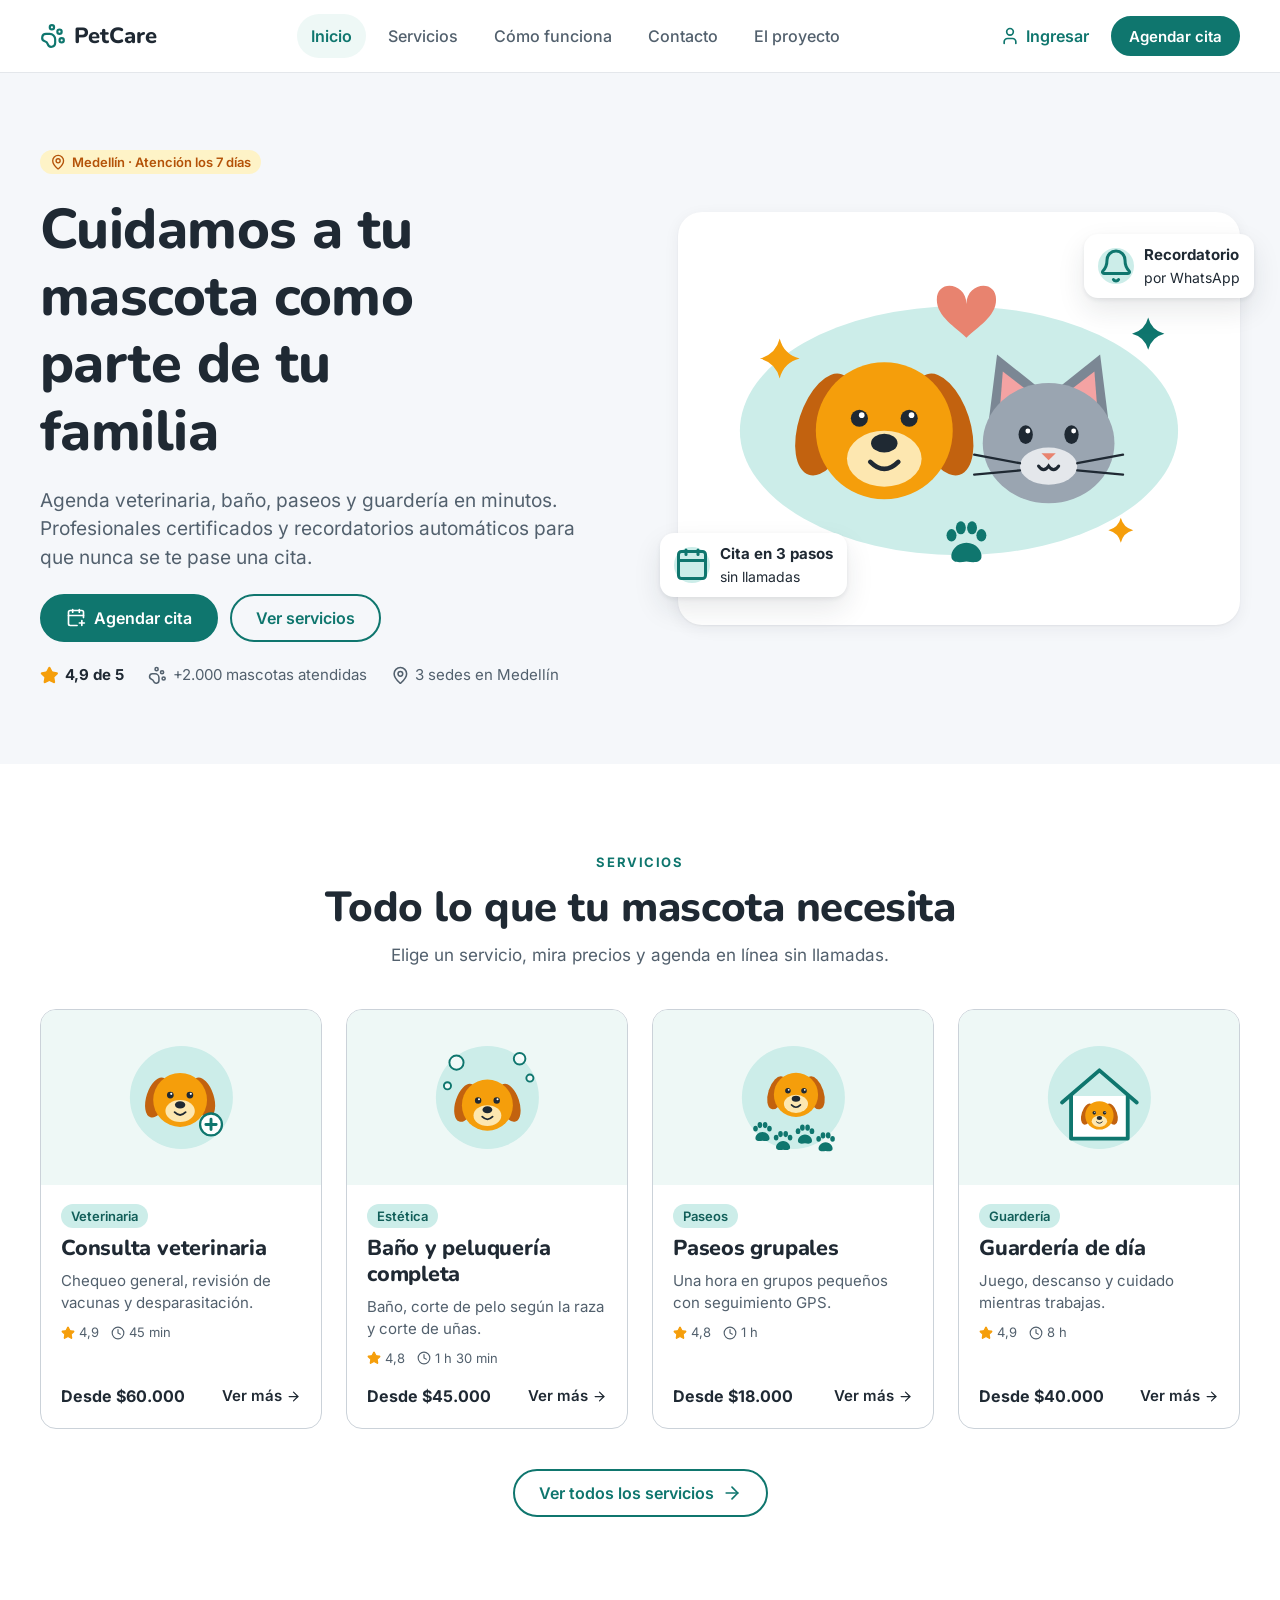
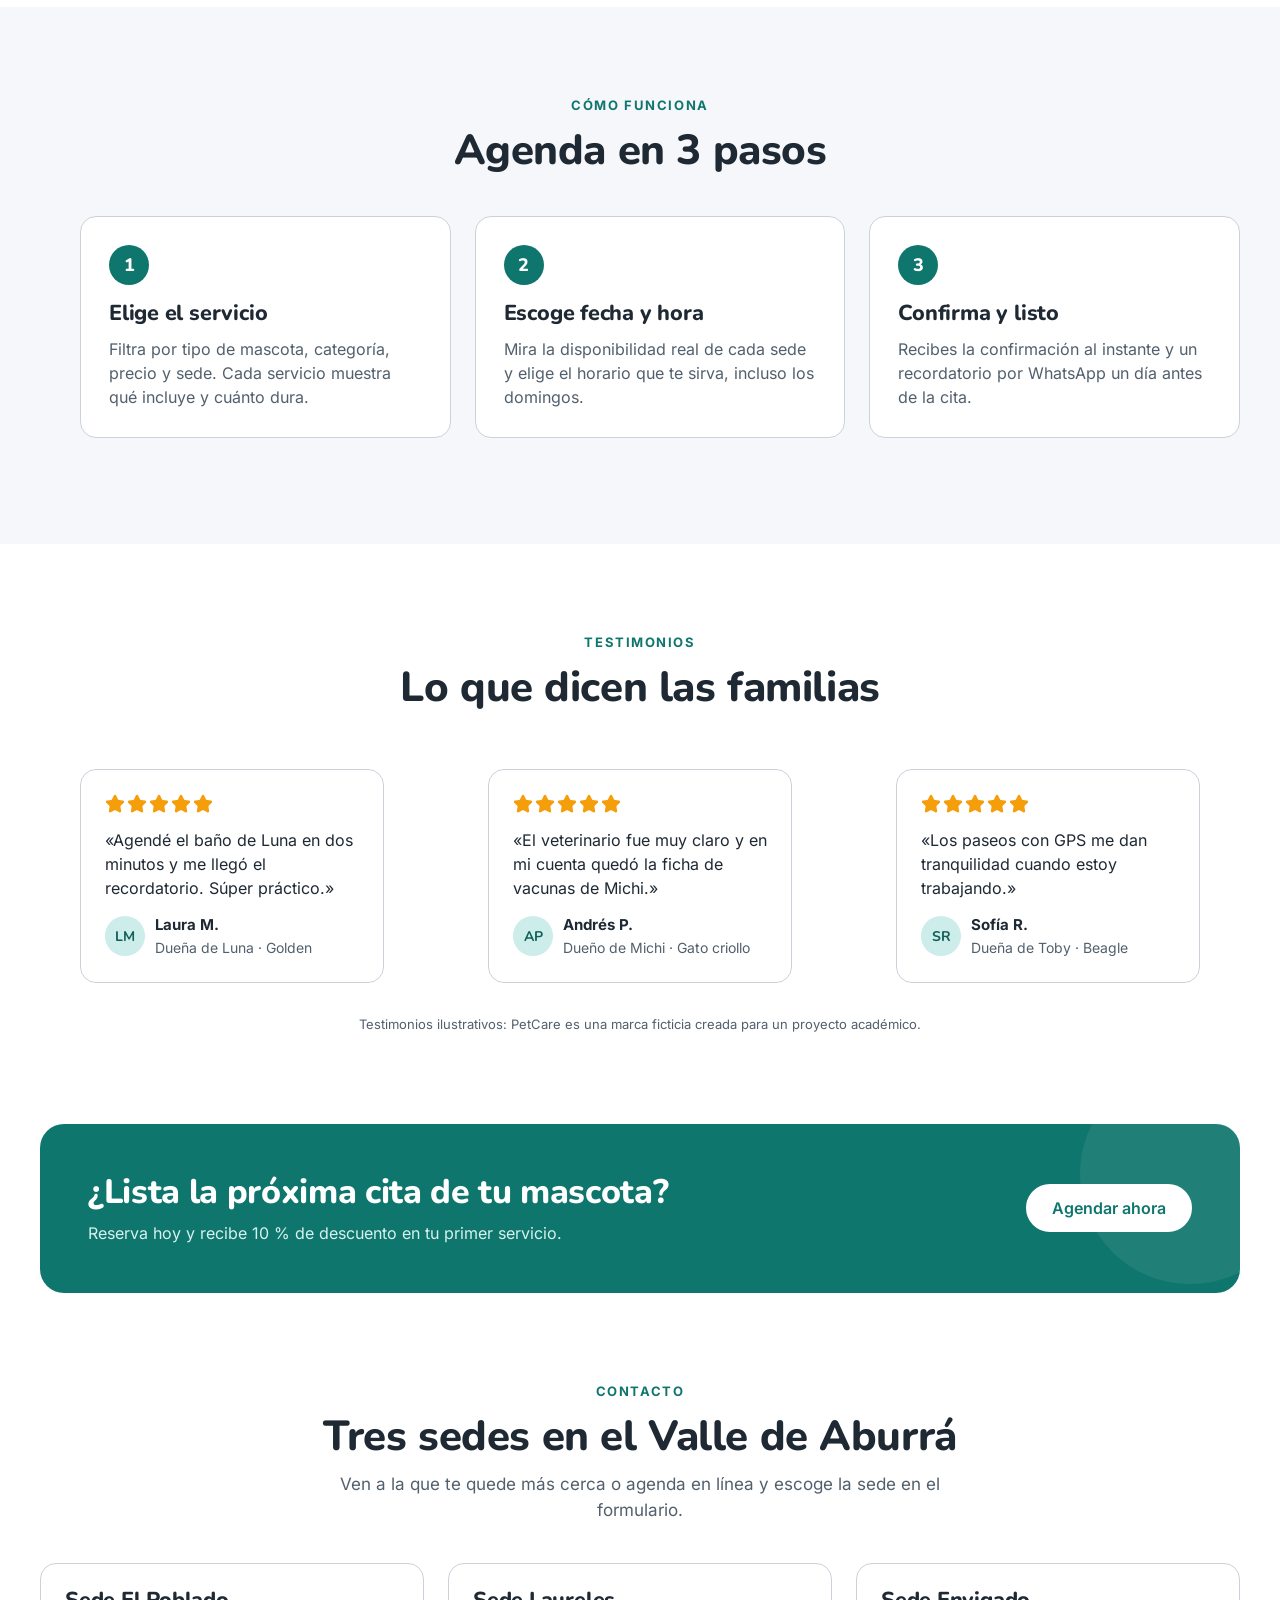
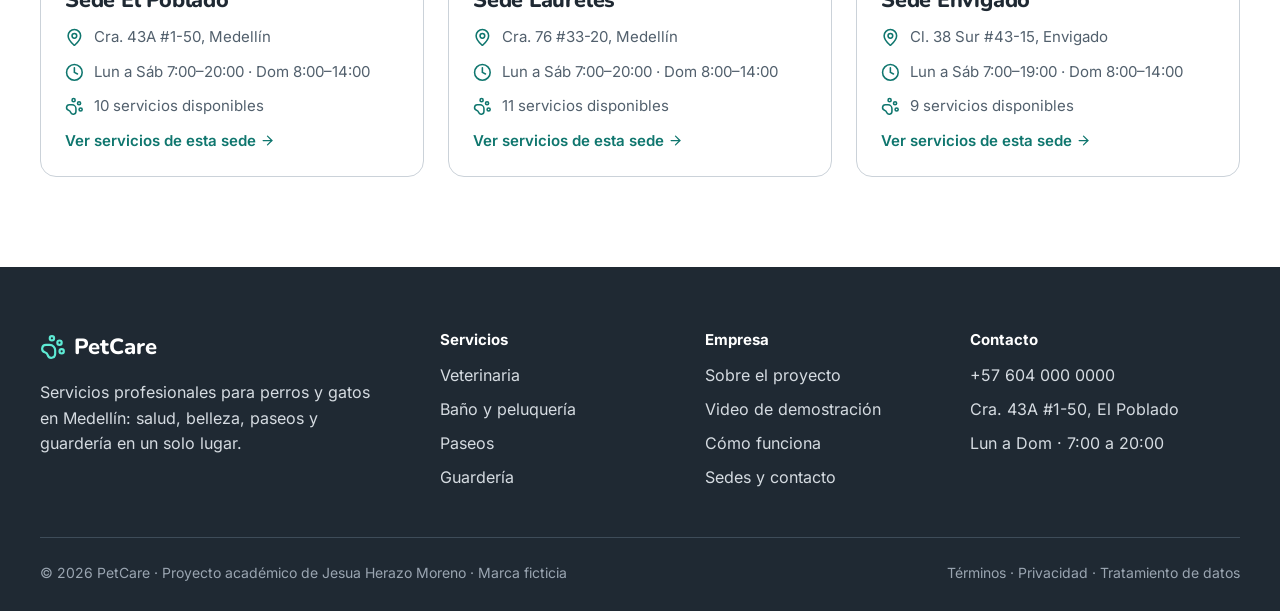
==== index.html @ ead8904d "Proyecto base PetCare: sitio web funcional (HTML, CSS y JS) y .gitignore" ====
<!DOCTYPE html>
<html lang="es-CO">
<head>
  <meta charset="utf-8">
  <meta name="viewport" content="width=device-width, initial-scale=1">
  <title>PetCare · Cuidamos a tu mascota como parte de tu familia</title>
  <meta name="description" content="Agenda en línea veterinaria, baño y peluquería, paseos, guardería y adiestramiento para tu perro o gato en Medellín. Tres sedes: El Poblado, Laureles y Envigado.">
  <meta name="robots" content="noindex, nofollow">
  <meta name="theme-color" content="#0F766E">
  <meta property="og:title" content="PetCare · Servicios para mascotas en Medellín">
  <meta property="og:description" content="Encuentra un servicio, mira su precio y agenda tu cita en menos de tres minutos.">
  <link rel="icon" href="assets/img/favicon.svg" type="image/svg+xml">
  <link rel="preload" href="assets/fonts/nunito-latin-wght-normal.woff2" as="font" type="font/woff2" crossorigin>
  <link rel="preload" href="assets/fonts/inter-latin-wght-normal.woff2" as="font" type="font/woff2" crossorigin>
  <link rel="stylesheet" href="assets/css/styles.css">
  <script src="assets/js/icons.js" defer></script>
  <script src="assets/js/illustrations.js" defer></script>
  <script src="assets/js/data.js" defer></script>
  <script src="assets/js/store.js" defer></script>
  <script src="assets/js/components.js" defer></script>
  <script src="assets/js/pages/home.js" defer></script>
</head>
<body>
  <a class="skip-link" href="#contenido">Saltar al contenido</a>
  <pc-header active="inicio"></pc-header>

  <main id="contenido">
    <!-- HERO: mensaje de valor + llamados a la acción (D1 / M1) -->
    <section class="hero" aria-labelledby="hero-title">
      <div class="container hero__grid">
        <div class="hero__copy">
          <span class="tag tag--ambar"><i data-icon="map-pin"></i>Medellín · Atención los 7 días</span>
          <h1 id="hero-title">Cuidamos a tu mascota como parte de tu familia</h1>
          <p class="lead">Agenda veterinaria, baño, paseos y guardería en minutos. Profesionales certificados y recordatorios automáticos para que nunca se te pase una cita.</p>
          <div class="hero__ctas">
            <a class="btn" href="agendar.html"><i data-icon="calendar-plus"></i>Agendar cita</a>
            <a class="btn btn--secundario" href="servicios.html">Ver servicios</a>
          </div>
          <ul class="hero__trust" aria-label="Por qué confiar en PetCare">
            <li><i data-icon="star" class="star"></i><strong>4,9 de 5</strong></li>
            <li><i data-icon="paw-print"></i>+2.000 mascotas atendidas</li>
            <li><i data-icon="map-pin"></i>3 sedes en Medellín</li>
          </ul>
        </div>
        <div class="hero__art" id="hero-art">
          <div class="hero__floating hero__floating--a"><span class="bubble"><i data-icon="calendar"></i></span><span><strong>Cita en 3 pasos</strong>sin llamadas</span></div>
          <div class="hero__floating hero__floating--b"><span class="bubble"><i data-icon="bell"></i></span><span><strong>Recordatorio</strong>por WhatsApp</span></div>
        </div>
      </div>
    </section>

    <!-- SERVICIOS DESTACADOS -->
    <section class="section" aria-labelledby="servicios-title">
      <div class="container">
        <div class="section-head reveal">
          <span class="eyebrow">Servicios</span>
          <h2 id="servicios-title">Todo lo que tu mascota necesita</h2>
          <p>Elige un servicio, mira precios y agenda en línea sin llamadas.</p>
        </div>
        <div class="grid grid--4 home-services" id="destacados"></div>
        <p class="center mt-40"><a class="btn btn--secundario" href="servicios.html">Ver todos los servicios<i data-icon="arrow-right"></i></a></p>
      </div>
    </section>

    <!-- CÓMO FUNCIONA -->
    <section class="section section--alt" id="como-funciona" aria-labelledby="como-title">
      <div class="container">
        <div class="section-head reveal">
          <span class="eyebrow">Cómo funciona</span>
          <h2 id="como-title">Agenda en 3 pasos</h2>
        </div>
        <ol class="grid grid--3 steps">
          <li class="card step reveal"><span class="step__num">1</span><h3>Elige el servicio</h3><p>Filtra por tipo de mascota, categoría, precio y sede. Cada servicio muestra qué incluye y cuánto dura.</p></li>
          <li class="card step reveal"><span class="step__num">2</span><h3>Escoge fecha y hora</h3><p>Mira la disponibilidad real de cada sede y elige el horario que te sirva, incluso los domingos.</p></li>
          <li class="card step reveal"><span class="step__num">3</span><h3>Confirma y listo</h3><p>Recibes la confirmación al instante y un recordatorio por WhatsApp un día antes de la cita.</p></li>
        </ol>
      </div>
    </section>

    <!-- TESTIMONIOS -->
    <section class="section" aria-labelledby="testimonios-title">
      <div class="container">
        <div class="section-head reveal">
          <span class="eyebrow">Testimonios</span>
          <h2 id="testimonios-title">Lo que dicen las familias</h2>
        </div>
        <div class="grid grid--3">
          <figure class="card testimonial reveal">
            <div class="stars" role="img" aria-label="5 de 5 estrellas"><i data-icon="star" class="star"></i><i data-icon="star" class="star"></i><i data-icon="star" class="star"></i><i data-icon="star" class="star"></i><i data-icon="star" class="star"></i></div>
            <blockquote>«Agendé el baño de Luna en dos minutos y me llegó el recordatorio. Súper práctico.»</blockquote>
            <figcaption><span class="avatar">LM</span><span><strong>Laura M.</strong>Dueña de Luna · Golden</span></figcaption>
          </figure>
          <figure class="card testimonial reveal">
            <div class="stars" role="img" aria-label="5 de 5 estrellas"><i data-icon="star" class="star"></i><i data-icon="star" class="star"></i><i data-icon="star" class="star"></i><i data-icon="star" class="star"></i><i data-icon="star" class="star"></i></div>
            <blockquote>«El veterinario fue muy claro y en mi cuenta quedó la ficha de vacunas de Michi.»</blockquote>
            <figcaption><span class="avatar">AP</span><span><strong>Andrés P.</strong>Dueño de Michi · Gato criollo</span></figcaption>
          </figure>
          <figure class="card testimonial reveal">
            <div class="stars" role="img" aria-label="5 de 5 estrellas"><i data-icon="star" class="star"></i><i data-icon="star" class="star"></i><i data-icon="star" class="star"></i><i data-icon="star" class="star"></i><i data-icon="star" class="star"></i></div>
            <blockquote>«Los paseos con GPS me dan tranquilidad cuando estoy trabajando.»</blockquote>
            <figcaption><span class="avatar">SR</span><span><strong>Sofía R.</strong>Dueña de Toby · Beagle</span></figcaption>
          </figure>
        </div>
        <p class="note-small">Testimonios ilustrativos: PetCare es una marca ficticia creada para un proyecto académico.</p>
      </div>
    </section>

    <!-- BANNER -->
    <section class="container" aria-label="Promoción primera cita">
      <div class="cta-banner reveal">
        <div>
          <h2>¿Lista la próxima cita de tu mascota?</h2>
          <p>Reserva hoy y recibe 10 % de descuento en tu primer servicio.</p>
        </div>
        <a class="btn btn--blanco" href="agendar.html">Agendar ahora</a>
      </div>
    </section>

    <!-- SEDES Y CONTACTO -->
    <section class="section" id="contacto" aria-labelledby="contacto-title">
      <div class="container">
        <div class="section-head reveal">
          <span class="eyebrow">Contacto</span>
          <h2 id="contacto-title">Tres sedes en el Valle de Aburrá</h2>
          <p>Ven a la que te quede más cerca o agenda en línea y escoge la sede en el formulario.</p>
        </div>
        <div class="grid grid--3 sedes" id="sedes"></div>
      </div>
    </section>
  </main>

  <pc-footer></pc-footer>
  <noscript><p class="container mt-16">PetCare necesita JavaScript activado para agendar citas y mostrar el catálogo.</p></noscript>
</body>
</html>
---- assets/css/styles.css ----
/* =========================================================
   PetCare — Hoja de estilos principal
   Diseño de Aplicaciones Web I · Actividad 4
   Basada en el wireframe de la Actividad 2 (paleta, tipografía,
   espaciado múltiplo de 4/8 px, esquinas 16/10 px, botones píldora).
   ========================================================= */

/* ---------- 1. Fuentes (auto-alojadas, licencia SIL OFL) ---------- */
@font-face {
  font-family: "Nunito";
  src: url("../fonts/nunito-latin-wght-normal.woff2") format("woff2");
  font-weight: 200 1000;
  font-style: normal;
  font-display: swap;
}
@font-face {
  font-family: "Inter";
  src: url("../fonts/inter-latin-wght-normal.woff2") format("woff2");
  font-weight: 100 900;
  font-style: normal;
  font-display: swap;
}

/* ---------- 2. Variables de diseño (Tabla 2 y 3 de la Actividad 2) ---------- */
:root {
  /* Color */
  --verde: #0f766e;          /* Verde PetCare: interactivo / seleccionado (5,47:1) */
  --verde-hover: #115e59;    /* Texto verde sobre verde claro (ajuste AA de la Act. 2) */
  --verde-claro: #ccede9;
  --verde-fondo: #eef8f6;
  --ambar: #f59e0b;          /* Solo gráfico: estrellas */
  --ambar-claro: #fef3c7;
  --ambar-texto: #b45309;
  --rojo: #b42318;
  --rojo-claro: #fee4e2;
  --tinta: #1f2933;          /* Títulos, texto principal, pie (14,76:1) */
  --gris-texto: #52606d;     /* Texto secundario (6,46:1) */
  --gris-borde: #cbd2d9;
  --gris-suave: #e4e7eb;
  --fondo: #f5f7fa;
  --blanco: #ffffff;

  /* Tipografía */
  --f-titulo: "Nunito", ui-rounded, "Segoe UI", system-ui, sans-serif;
  --f-texto: "Inter", system-ui, -apple-system, "Segoe UI", Roboto, sans-serif;
  --h1: clamp(2rem, 1.2rem + 3.4vw, 3.5rem);      /* 32 → 56 px */
  --h2: clamp(1.625rem, 1.2rem + 1.8vw, 2.625rem);/* 26 → 42 px */
  --h3: clamp(1.0625rem, 0.95rem + 0.5vw, 1.375rem);

  /* Forma y espacio */
  --r-card: 16px;
  --r-campo: 10px;
  --r-pill: 999px;
  --contenedor: 1200px;
  --gutter: 24px;
  --header-h: 72px;
  --sombra: 0 1px 2px rgba(31, 41, 51, .06), 0 4px 16px rgba(31, 41, 51, .06);
  --sombra-hover: 0 2px 4px rgba(31, 41, 51, .08), 0 12px 28px rgba(31, 41, 51, .10);
  --transicion: 180ms cubic-bezier(.2, .7, .3, 1);
}

/* ---------- 3. Reset y base ---------- */
*, *::before, *::after { box-sizing: border-box; }
html { -webkit-text-size-adjust: 100%; scroll-behavior: smooth; scroll-padding-top: calc(var(--header-h) + 16px); }
body {
  margin: 0;
  font-family: var(--f-texto);
  font-size: 1rem;
  line-height: 1.5;
  color: var(--tinta);
  background: var(--blanco);
  -webkit-font-smoothing: antialiased;
  text-rendering: optimizeLegibility;
  min-height: 100vh;
  display: flex;
  flex-direction: column;
}
main { flex: 1; }
img, svg { display: block; max-width: 100%; }
h1, h2, h3, h4 { font-family: var(--f-titulo); font-weight: 800; line-height: 1.2; margin: 0; letter-spacing: -.01em; }
h1 { font-size: var(--h1); }
h2 { font-size: var(--h2); }
h3 { font-size: var(--h3); }
p { margin: 0; }
a { color: var(--verde); text-decoration: none; }
a:hover { color: var(--verde-hover); }
button, input, select, textarea { font: inherit; color: inherit; }
button { cursor: pointer; }
ul { margin: 0; padding: 0; list-style: none; }
:focus-visible { outline: 3px solid var(--verde); outline-offset: 2px; border-radius: 6px; }
::selection { background: var(--verde-claro); }

[hidden] { display: none !important; }
.stack { display: grid; gap: 18px; }
.icon { width: 1.25em; height: 1.25em; flex-shrink: 0; }
.sr-only { position: absolute !important; width: 1px; height: 1px; padding: 0; margin: -1px; overflow: hidden; clip: rect(0 0 0 0); white-space: nowrap; border: 0; }
.skip-link {
  position: absolute; left: 16px; top: -60px; z-index: 200;
  background: var(--tinta); color: #fff; padding: 12px 20px; border-radius: var(--r-campo); font-weight: 600;
}
.skip-link:focus { top: 12px; color: #fff; }

.container { width: 100%; max-width: calc(var(--contenedor) + 40px); margin-inline: auto; padding-inline: 20px; }
.section { padding-block: clamp(56px, 7vw, 96px); }
.section--alt { background: var(--fondo); }
.section-head { text-align: center; max-width: 640px; margin: 0 auto 40px; display: grid; gap: 10px; }
.section-head p { color: var(--gris-texto); font-size: 1.0625rem; }
.eyebrow { font-size: .8125rem; font-weight: 700; letter-spacing: .12em; text-transform: uppercase; color: var(--verde); }
.muted { color: var(--gris-texto); }
.lead { font-size: clamp(1rem, .95rem + .3vw, 1.25rem); color: var(--gris-texto); }

/* ---------- 4. Botones (primario, secundario, blanco) ---------- */
.btn {
  --btn-bg: var(--verde); --btn-fg: #fff; --btn-bd: var(--verde);
  display: inline-flex; align-items: center; justify-content: center; gap: 8px;
  min-height: 48px; padding: 0 24px;
  border-radius: var(--r-pill); border: 2px solid var(--btn-bd);
  background: var(--btn-bg); color: var(--btn-fg);
  font-weight: 600; font-size: 1rem; line-height: 1; white-space: nowrap;
  transition: background var(--transicion), color var(--transicion), border-color var(--transicion), transform var(--transicion), box-shadow var(--transicion);
}
.btn:hover { --btn-bg: var(--verde-hover); --btn-bd: var(--verde-hover); color: var(--btn-fg); }
.btn:active { transform: translateY(1px); }
.btn--secundario { --btn-bg: transparent; --btn-fg: var(--verde); }
.btn--secundario:hover { --btn-bg: var(--verde-fondo); --btn-fg: var(--verde-hover); }
.btn--blanco { --btn-bg: #fff; --btn-fg: var(--verde); --btn-bd: #fff; }
.btn--blanco:hover { --btn-bg: var(--verde-fondo); --btn-fg: var(--verde-hover); --btn-bd: var(--verde-fondo); }
.btn--fantasma { --btn-bg: transparent; --btn-fg: var(--gris-texto); --btn-bd: var(--gris-borde); }
.btn--fantasma:hover { --btn-bg: var(--fondo); --btn-fg: var(--tinta); --btn-bd: var(--gris-borde); }
.btn--sm { min-height: 40px; padding: 0 16px; font-size: .9375rem; }
.btn--block { width: 100%; }
.btn[disabled], .btn[aria-disabled="true"] { opacity: .5; pointer-events: none; }
.link-btn { background: none; border: 0; padding: 0; color: var(--verde); font-weight: 600; display: inline-flex; align-items: center; gap: 6px; }
.link-btn:hover { color: var(--verde-hover); text-decoration: underline; }
.link-arrow { display: inline-flex; align-items: center; gap: 4px; font-weight: 600; font-size: .9375rem; }
.link-arrow .icon { width: 1em; height: 1em; transition: transform var(--transicion); }
.link-arrow:hover .icon { transform: translateX(3px); }

/* ---------- 5. Etiquetas / píldoras de estado (semáforo) ---------- */
.tag {
  display: inline-flex; align-items: center; gap: 6px;
  padding: 3px 10px; border-radius: var(--r-pill);
  font-size: .8125rem; font-weight: 600; line-height: 1.4;
  background: var(--verde-claro); color: var(--verde-hover);
}
.tag--ambar { background: var(--ambar-claro); color: var(--ambar-texto); }
.tag--rojo { background: var(--rojo-claro); color: var(--rojo); }
.tag--gris { background: var(--gris-suave); color: var(--gris-texto); }
.tag--outline { background: #fff; border: 1px solid var(--gris-borde); color: var(--gris-texto); }

/* ---------- 6. Encabezado global ---------- */
pc-header { display: block; min-height: calc(var(--header-h) + 1px); }
.site-header {
  position: sticky; top: 0; z-index: 50;
  background: rgba(255, 255, 255, .92);
  backdrop-filter: saturate(1.4) blur(10px);
  -webkit-backdrop-filter: saturate(1.4) blur(10px);
  border-bottom: 1px solid var(--gris-suave);
}
pc-header { position: sticky; top: 0; z-index: 50; }
.site-header__inner { height: var(--header-h); display: flex; align-items: center; gap: 24px; }
.logo { display: inline-flex; align-items: center; gap: 8px; font-family: var(--f-titulo); font-weight: 800; font-size: 1.375rem; color: var(--tinta); }
.logo:hover { color: var(--tinta); }
.logo .icon { color: var(--verde); width: 26px; height: 26px; }
.nav { margin-inline: auto; }
.nav ul { display: flex; gap: 8px; }
.nav a { display: block; padding: 10px 14px; border-radius: var(--r-pill); color: var(--gris-texto); font-weight: 500; transition: background var(--transicion), color var(--transicion); }
.nav a:hover { color: var(--tinta); background: var(--fondo); }
.nav a[aria-current="page"] { color: var(--verde); background: var(--verde-fondo); font-weight: 600; }
.header-actions { display: flex; align-items: center; gap: 16px; }
.header-user { display: inline-flex; align-items: center; gap: 6px; font-weight: 600; color: var(--verde); padding: 10px 6px; }
.menu-toggle { display: none; width: 44px; height: 44px; border: 1px solid var(--gris-borde); border-radius: 12px; background: #fff; align-items: center; justify-content: center; margin-left: auto; }

/* Menú móvil a pantalla completa (M2) */
.mobile-menu {
  position: fixed; inset: 0; z-index: 100; background: #fff;
  display: flex; flex-direction: column; padding: 0 20px 24px;
  transform: translateX(100%); visibility: hidden;
  transition: transform 260ms cubic-bezier(.2, .7, .3, 1), visibility 0s linear 260ms;
  overflow-y: auto;
}
.mobile-menu.is-open { transform: none; visibility: visible; transition: transform 260ms cubic-bezier(.2, .7, .3, 1); }
.mobile-menu__top { height: var(--header-h); display: flex; align-items: center; justify-content: space-between; border-bottom: 1px solid var(--gris-suave); margin: 0 -20px; padding: 0 20px; }
.mobile-menu nav a { display: flex; align-items: center; justify-content: space-between; padding: 18px 0; border-bottom: 1px solid var(--gris-suave); font-family: var(--f-titulo); font-weight: 800; font-size: 1.25rem; color: var(--tinta); }
.mobile-menu nav a[aria-current="page"] { color: var(--verde); }
.mobile-menu nav a .icon { color: var(--gris-texto); }
.mobile-menu__ctas { display: grid; gap: 12px; margin-top: 28px; }
.mobile-menu__contact { margin-top: 28px; display: grid; gap: 10px; color: var(--gris-texto); font-size: .9375rem; }
.mobile-menu__contact li { display: flex; gap: 10px; align-items: center; }
body.no-scroll { overflow: hidden; }

/* ---------- 7. Pie de página ---------- */
.site-footer { background: var(--tinta); color: #d5dbe1; padding: 64px 0 28px; margin-top: auto; }
.site-footer a { color: #d5dbe1; }
.site-footer a:hover { color: #fff; text-decoration: underline; }
.footer-grid { display: grid; grid-template-columns: 1.6fr 1fr 1fr 1.2fr; gap: 40px; }
.site-footer .logo { color: #fff; }
.site-footer .logo .icon { color: #5eead4; }
.footer-brand p { margin-top: 14px; max-width: 340px; line-height: 1.6; }
.footer-col h2 { font-family: var(--f-texto); font-size: .9375rem; font-weight: 700; color: #fff; margin-bottom: 14px; letter-spacing: 0; }
.footer-col li + li { margin-top: 10px; }
.footer-bottom { margin-top: 48px; padding-top: 24px; border-top: 1px solid #3e4c59; display: flex; justify-content: space-between; gap: 16px; flex-wrap: wrap; font-size: .875rem; color: #9aa5b1; }
.footer-bottom a { color: #9aa5b1; }

/* ---------- 8. Tarjetas de servicio ---------- */
.grid { display: grid; gap: var(--gutter); }
.grid--4 { grid-template-columns: repeat(4, 1fr); }
.grid--3 { grid-template-columns: repeat(3, 1fr); }
.grid--2 { grid-template-columns: repeat(2, 1fr); }

.card { background: #fff; border: 1px solid var(--gris-borde); border-radius: var(--r-card); }
.service-card {
  position: relative; display: flex; flex-direction: column; overflow: hidden;
  transition: transform var(--transicion), box-shadow var(--transicion), border-color var(--transicion);
}
.service-card:hover { transform: translateY(-4px); box-shadow: var(--sombra-hover); border-color: #b5c0c8; }
.service-card__media { background: var(--verde-fondo); aspect-ratio: 16 / 10; display: grid; place-items: center; }
.service-card__media svg { width: 46%; height: auto; transition: transform 300ms ease; }
.service-card:hover .service-card__media svg { transform: scale(1.06) rotate(-2deg); }
.service-card__body { padding: 18px 20px 20px; display: flex; flex-direction: column; gap: 8px; flex: 1; }
.service-card__body h3 a { color: var(--tinta); }
.service-card__body h3 a::after { content: ""; position: absolute; inset: 0; } /* toda la tarjeta es clicable */
.service-card__body p { color: var(--gris-texto); font-size: .9375rem; }
.service-card__foot { margin-top: auto; padding-top: 8px; display: flex; justify-content: space-between; align-items: center; gap: 8px; }
.service-card__price { font-weight: 700; }
.service-card__meta { display: flex; gap: 12px; font-size: .8125rem; color: var(--gris-texto); }
.service-card__meta span { display: inline-flex; align-items: center; gap: 4px; }
.service-card__meta .icon { width: 14px; height: 14px; }
.star { color: var(--ambar); fill: var(--ambar); }

/* ---------- 9. Inicio (D1 / M1) ---------- */
.hero { background: var(--fondo); padding-block: clamp(40px, 6vw, 80px); overflow: hidden; }
.hero__grid { display: grid; grid-template-columns: 1.05fr 1fr; gap: 48px; align-items: center; }
.hero__copy { display: grid; gap: 22px; justify-items: start; }
.hero__copy h1 { max-width: 14ch; }
.hero__copy .lead { max-width: 46ch; }
.hero__ctas { display: flex; gap: 12px; flex-wrap: wrap; }
.hero__trust { display: flex; flex-wrap: wrap; gap: 8px 24px; color: var(--gris-texto); font-size: .9375rem; }
.hero__trust li { display: inline-flex; align-items: center; gap: 6px; }
.hero__trust strong { color: var(--tinta); }
.hero__art { position: relative; background: #fff; border-radius: 24px; padding: clamp(16px, 3vw, 32px); box-shadow: var(--sombra); }
.hero__art svg { width: 100%; height: auto; }
.hero__floating {
  position: absolute; display: flex; align-items: center; gap: 10px;
  background: #fff; border-radius: 14px; padding: 10px 14px; box-shadow: var(--sombra-hover); font-size: .875rem;
}
.hero__floating strong { display: block; font-size: .9375rem; }
.hero__floating .bubble { width: 36px; height: 36px; border-radius: 50%; background: var(--verde-claro); color: var(--verde); display: grid; place-items: center; }
.hero__floating--a { left: -18px; bottom: 28px; animation: flotar 5s ease-in-out infinite; }
.hero__floating--b { right: -14px; top: 22px; animation: flotar 5s ease-in-out -2.5s infinite; }
@keyframes flotar { 50% { transform: translateY(-8px); } }

.steps { counter-reset: paso; }
.step { padding: 28px; display: grid; gap: 10px; align-content: start; }
.step__num { width: 40px; height: 40px; border-radius: 50%; background: var(--verde); color: #fff; display: grid; place-items: center; font-family: var(--f-titulo); font-weight: 800; font-size: 1.125rem; margin-bottom: 6px; }
.step p { color: var(--gris-texto); }

.testimonial { padding: 24px; display: grid; gap: 14px; align-content: start; }
.testimonial .stars { display: flex; gap: 2px; }
.testimonial blockquote { margin: 0; color: var(--tinta); }
.testimonial figcaption { display: flex; align-items: center; gap: 10px; font-size: .875rem; color: var(--gris-texto); }
.testimonial figcaption strong { display: block; color: var(--tinta); font-size: .9375rem; }
.avatar { width: 40px; height: 40px; border-radius: 50%; background: var(--verde-claro); color: var(--verde-hover); display: grid; place-items: center; font-weight: 700; font-family: var(--f-titulo); flex-shrink: 0; }
.avatar--lg { width: 56px; height: 56px; font-size: 1.25rem; }
.note-small { text-align: center; color: var(--gris-texto); font-size: .8125rem; margin-top: 16px; }

.cta-banner {
  background: var(--verde); color: #fff; border-radius: 24px;
  padding: clamp(28px, 4vw, 48px); display: flex; align-items: center; justify-content: space-between; gap: 24px;
  position: relative; overflow: hidden;
}
.cta-banner::after { content: ""; position: absolute; right: -60px; top: -60px; width: 220px; height: 220px; border-radius: 50%; background: rgba(255, 255, 255, .07); }
.cta-banner h2 { font-size: clamp(1.5rem, 1.1rem + 1.4vw, 2.125rem); }
.cta-banner p { color: #d7f2ee; margin-top: 8px; }
.cta-banner .btn { position: relative; z-index: 1; }

.sedes .sede { padding: 24px; display: grid; gap: 12px; align-content: start; }
.sede__row { display: flex; gap: 10px; color: var(--gris-texto); font-size: .9375rem; }
.sede__row .icon { color: var(--verde); margin-top: 2px; }

/* ---------- 10. Encabezado de página interna ---------- */
.page-head { background: var(--fondo); padding: 32px 0 40px; }
.page-head h1 { font-size: clamp(2rem, 1.4rem + 2vw, 2.75rem); margin-top: 14px; }
.breadcrumb ol { display: flex; flex-wrap: wrap; gap: 8px; font-size: .875rem; color: var(--gris-texto); list-style: none; padding: 0; margin: 0; }
.breadcrumb li + li::before { content: "/"; margin-right: 8px; color: var(--gris-borde); }
.breadcrumb a { color: var(--gris-texto); }
.breadcrumb a:hover { color: var(--verde); }
.breadcrumb [aria-current] { color: var(--tinta); font-weight: 500; }

/* ---------- 11. Formularios ---------- */
.field { display: grid; gap: 6px; }
.field label, .field .label { font-size: .9375rem; font-weight: 500; }
.input, .select, .textarea {
  width: 100%; min-height: 48px; padding: 12px 14px;
  border: 1px solid var(--gris-borde); border-radius: var(--r-campo); background: #fff;
  transition: border-color var(--transicion), box-shadow var(--transicion);
}
.textarea { min-height: 96px; resize: vertical; }
.input::placeholder, .textarea::placeholder { color: #8a96a3; }
.input:hover, .select:hover, .textarea:hover { border-color: #9aa5b1; }
.input:focus, .select:focus, .textarea:focus { outline: none; border-color: var(--verde); box-shadow: 0 0 0 4px rgba(15, 118, 110, .15); }
.select { appearance: none; padding-right: 40px; background: #fff url("data:image/svg+xml,%3Csvg xmlns='http://www.w3.org/2000/svg' width='20' height='20' fill='none' stroke='%2352606d' stroke-width='2' stroke-linecap='round' viewBox='0 0 24 24'%3E%3Cpath d='m6 9 6 6 6-6'/%3E%3C/svg%3E") no-repeat right 12px center; }
.field.has-error .input, .field.has-error .select, .field.has-error .textarea { border-color: var(--rojo); }
.field-error { color: var(--rojo); font-size: .8125rem; display: none; align-items: center; gap: 6px; }
.field.has-error .field-error { display: flex; }
.hint { font-size: .8125rem; color: var(--gris-texto); }
.input-icon { position: relative; }
.input-icon .icon { position: absolute; left: 16px; top: 50%; transform: translateY(-50%); color: var(--gris-texto); pointer-events: none; }
.input-icon .input { padding-left: 46px; border-radius: var(--r-pill); }

.check { display: flex; align-items: center; gap: 10px; cursor: pointer; min-height: 32px; }
.check input { width: 20px; height: 20px; accent-color: var(--verde); margin: 0; cursor: pointer; flex-shrink: 0; }
.form-grid { display: grid; grid-template-columns: 1fr 1fr; gap: 18px; }
.form-grid .full { grid-column: 1 / -1; }

/* Selector segmentado (tamaño, pestañas) */
.segmented { display: flex; background: var(--fondo); border-radius: 12px; padding: 4px; gap: 4px; }
.segmented input { position: absolute; opacity: 0; pointer-events: none; }
.segmented label, .segmented button {
  flex: 1; text-align: center; padding: 10px 12px; border-radius: 9px; cursor: pointer;
  color: var(--gris-texto); font-weight: 500; border: 1.5px solid transparent; background: none;
  transition: background var(--transicion), color var(--transicion), border-color var(--transicion);
}
.segmented input:checked + label, .segmented button[aria-selected="true"] { background: #fff; color: var(--verde); border-color: var(--verde); font-weight: 600; box-shadow: var(--sombra); }
.segmented input:focus-visible + label { outline: 3px solid var(--verde); outline-offset: 2px; }

/* ---------- 12. Catálogo (D2 / M3) ---------- */
.catalog-tools { display: flex; gap: 14px; margin-top: 24px; flex-wrap: wrap; }
.catalog-tools .input-icon { flex: 1 1 360px; max-width: 572px; }
.catalog-tools .select { width: auto; min-width: 240px; border-radius: var(--r-pill); padding-left: 20px; }
.catalog { display: grid; grid-template-columns: 280px 1fr; gap: 28px; align-items: start; }
.filters { padding: 22px; position: sticky; top: calc(var(--header-h) + 20px); }
.filters__head { display: flex; justify-content: space-between; align-items: center; margin-bottom: 8px; }
.filters__head h2 { font-size: 1.375rem; }
.filters fieldset { border: 0; padding: 0; margin: 20px 0 0; display: grid; gap: 4px; }
.filters legend { font-weight: 700; font-size: .9375rem; margin-bottom: 8px; padding: 0; }
.filters .check span { color: var(--tinta); }
.filters .count { margin-left: auto; color: var(--gris-texto); font-size: .8125rem; }
.price-range { display: grid; gap: 8px; }
.price-range input[type="range"] { width: 100%; accent-color: var(--verde); }
.price-range output { font-weight: 600; }
.icon-btn.filters__close { display: none; }
.filters__apply { display: none; margin-top: 24px; }
.results-bar { display: flex; justify-content: space-between; align-items: center; gap: 12px; flex-wrap: wrap; margin-bottom: 18px; min-height: 32px; }
.results-bar strong { color: var(--gris-texto); font-weight: 600; }
.chips { display: flex; flex-wrap: wrap; gap: 8px; }
.chip { display: inline-flex; align-items: center; gap: 6px; border: 0; padding: 6px 10px 6px 12px; border-radius: var(--r-pill); background: var(--verde-claro); color: var(--verde-hover); font-size: .8125rem; font-weight: 600; }
.chip:hover { background: #b7e3de; }
.chip .icon { width: 14px; height: 14px; }
.quick-cats { display: none; gap: 8px; overflow-x: auto; padding-bottom: 4px; margin-bottom: 16px; scrollbar-width: none; }
.quick-cats::-webkit-scrollbar { display: none; }
.quick-cats button { flex-shrink: 0; min-height: 40px; padding: 0 16px; border-radius: var(--r-pill); border: 1px solid var(--gris-borde); background: #fff; font-weight: 500; font-size: .9375rem; }
.quick-cats button[aria-pressed="true"] { background: var(--verde); border-color: var(--verde); color: #fff; }
.filters-open { display: none; }
.pagination { display: flex; justify-content: center; gap: 8px; margin-top: 36px; }
.pagination button { min-width: 44px; height: 44px; border-radius: 10px; border: 1px solid var(--gris-borde); background: #fff; font-weight: 600; display: grid; place-items: center; }
.pagination button[aria-current="page"] { background: var(--verde); border-color: var(--verde); color: #fff; }
.pagination button:disabled { opacity: .4; cursor: default; }
.empty { text-align: center; padding: 56px 24px; display: grid; justify-items: center; gap: 12px; }
.empty .bubble-lg { width: 72px; height: 72px; border-radius: 50%; background: var(--verde-fondo); color: var(--verde); display: grid; place-items: center; }
.empty .bubble-lg .icon { width: 32px; height: 32px; }

/* ---------- 13. Detalle del servicio (D3) ---------- */
.detail { display: grid; grid-template-columns: 1fr 1fr; gap: 48px; align-items: start; padding-top: 24px; }
.gallery__main { background: var(--verde-fondo); border-radius: 20px; aspect-ratio: 4 / 3; display: grid; place-items: center; overflow: hidden; }
.gallery__main svg { width: 56%; height: auto; animation: aparecer 300ms ease; }
@keyframes aparecer { from { opacity: 0; transform: scale(.96); } }
.gallery__thumbs { display: grid; grid-template-columns: repeat(4, 1fr); gap: 12px; margin-top: 12px; }
.gallery__thumbs button { background: var(--verde-fondo); border: 2px solid transparent; border-radius: 12px; aspect-ratio: 16 / 10; display: grid; place-items: center; padding: 6px; transition: border-color var(--transicion); }
.gallery__thumbs button svg { height: 100%; width: auto; }
.gallery__thumbs button[aria-pressed="true"] { border-color: var(--verde); }
.gallery__thumbs button:hover { border-color: var(--gris-borde); }
.detail__info { display: grid; gap: 18px; }
.detail__info h1 { font-size: clamp(1.875rem, 1.4rem + 1.6vw, 2.5rem); }
.rating { display: flex; align-items: center; gap: 6px; color: var(--gris-texto); font-size: .9375rem; }
.rating strong { color: var(--tinta); }
.price-row { display: flex; align-items: center; gap: 14px; flex-wrap: wrap; }
.price-big { font-family: var(--f-titulo); font-weight: 800; color: var(--verde); font-size: clamp(1.75rem, 1.4rem + 1vw, 2.25rem); }
.includes li { display: flex; gap: 10px; align-items: flex-start; padding: 4px 0; }
.includes .icon { color: var(--verde); margin-top: 2px; }
.detail__ctas { display: grid; gap: 12px; }
.pros .pro { padding: 18px; display: flex; gap: 14px; align-items: center; }
.pro small { display: block; color: var(--gris-texto); }
.accordion { display: grid; gap: 12px; max-width: 900px; }
.accordion details { border: 1px solid var(--gris-borde); border-radius: 14px; background: #fff; }
.accordion summary { list-style: none; cursor: pointer; padding: 18px 20px; font-weight: 600; display: flex; justify-content: space-between; align-items: center; gap: 12px; }
.accordion summary::-webkit-details-marker { display: none; }
.accordion summary .icon { color: var(--verde); transition: transform var(--transicion); }
.accordion details[open] summary .icon { transform: rotate(45deg); }
.accordion details > div { padding: 0 20px 18px; color: var(--gris-texto); }

/* ---------- 14. Agendar cita (D4 / M4) ---------- */
.back-link { display: inline-flex; align-items: center; gap: 6px; font-weight: 600; font-size: .9375rem; }
.stepper { display: flex; align-items: center; gap: 14px; margin-top: 18px; flex-wrap: wrap; }
.stepper li { display: flex; align-items: center; gap: 10px; color: var(--gris-texto); font-weight: 500; }
.stepper li .dot { width: 30px; height: 30px; border-radius: 50%; border: 2px solid var(--gris-borde); display: grid; place-items: center; font-size: .875rem; font-weight: 700; background: #fff; transition: all var(--transicion); }
.stepper li.is-active { color: var(--tinta); }
.stepper li.is-active .dot { border-color: var(--verde); background: var(--verde); color: #fff; }
.stepper li.is-done .dot { border-color: var(--verde); background: var(--verde); color: #fff; }
.stepper li.is-done { color: var(--tinta); }
.stepper .line { width: 56px; height: 2px; background: var(--gris-borde); }
.stepper .line.is-done { background: var(--verde); }
.progress-mobile { display: none; height: 6px; background: var(--gris-suave); border-radius: 99px; overflow: hidden; margin-top: 14px; }
.progress-mobile span { display: block; height: 100%; background: var(--verde); border-radius: 99px; transition: width 300ms ease; }

.booking { display: grid; grid-template-columns: 1fr 352px; gap: 32px; align-items: start; margin-top: 32px; }
.booking__blocks { display: grid; gap: 24px; }
.block { padding: 24px; }
.block > h2 { font-size: 1.375rem; margin-bottom: 18px; }
.block-sub { display: grid; grid-template-columns: 1fr 1fr; gap: 18px; margin-top: 20px; }
.pet-options { display: grid; grid-template-columns: repeat(3, 1fr); gap: 14px; min-height: 60px; }
.pet-option { position: relative; }
.pet-option input { position: absolute; opacity: 0; }
.pet-option label {
  display: flex; align-items: center; gap: 12px; padding: 14px; min-height: 72px;
  border: 1.5px solid var(--gris-borde); border-radius: 14px; cursor: pointer; background: #fff;
  transition: border-color var(--transicion), background var(--transicion);
}
.pet-option label:hover { border-color: #9aa5b1; }
.pet-option input:checked + label { border-color: var(--verde); border-width: 2px; background: var(--verde-fondo); }
.pet-option input:focus-visible + label { outline: 3px solid var(--verde); outline-offset: 2px; }
.pet-option .check-mark { margin-left: auto; width: 24px; height: 24px; border-radius: 50%; background: var(--verde); color: #fff; display: none; place-items: center; }
.pet-option .check-mark .icon { width: 14px; height: 14px; }
.pet-option input:checked + label .check-mark { display: grid; }
.pet-option strong { display: block; }
.pet-option small { color: var(--gris-texto); }
.pet-avatar { width: 44px; height: 44px; border-radius: 50%; background: var(--verde-claro); display: grid; place-items: center; overflow: hidden; flex-shrink: 0; }
.pet-avatar svg { width: 86%; height: auto; }
.pet-avatar--lg { width: 72px; height: 72px; }
.add-pet-btn { display: flex; align-items: center; justify-content: center; gap: 8px; min-height: 72px; border: 1.5px dashed #9aa5b1; border-radius: 14px; background: #fff; color: var(--verde); font-weight: 600; }
.add-pet-btn:only-child { grid-column: 1 / -1; }
.add-pet-btn:hover { background: var(--verde-fondo); border-color: var(--verde); }
.new-pet { margin-top: 18px; padding: 18px; border-radius: 14px; background: var(--fondo); display: grid; gap: 14px; }
.new-pet[hidden] { display: none; }

.datetime { display: grid; grid-template-columns: 1fr 1fr; gap: 28px; }
.calendar__head { display: flex; justify-content: space-between; align-items: center; margin-bottom: 10px; }
.calendar__head strong { font-family: var(--f-titulo); font-size: 1.0625rem; }
.icon-btn { width: 40px; height: 40px; border-radius: 10px; border: 0; background: none; display: grid; place-items: center; color: var(--tinta); }
.icon-btn:hover { background: var(--fondo); }
.icon-btn:disabled { opacity: .3; cursor: default; background: none; }
.calendar__grid { display: grid; grid-template-columns: repeat(7, 1fr); gap: 4px; text-align: center; }
.calendar__grid .dow { font-size: .8125rem; color: var(--gris-texto); padding: 6px 0; font-weight: 500; }
.calendar__grid button { aspect-ratio: 1; max-width: 44px; width: 100%; justify-self: center; border-radius: 50%; border: 0; background: none; font-weight: 500; font-size: .9375rem; transition: background var(--transicion); }
.calendar__grid button:hover:not(:disabled) { background: var(--verde-fondo); }
.calendar__grid button:disabled { color: #b5bec8; cursor: default; }
.calendar__grid button.is-today { box-shadow: inset 0 0 0 1.5px var(--gris-borde); }
.calendar__grid button[aria-pressed="true"] { background: var(--verde); color: #fff; font-weight: 700; }
.slots__title { font-weight: 600; margin-bottom: 10px; font-size: .9375rem; }
.slots { display: grid; grid-template-columns: 1fr 1fr; gap: 10px; }
.slots button { min-height: 44px; border-radius: 10px; border: 1.5px solid var(--gris-borde); background: #fff; font-weight: 600; transition: all var(--transicion); }
.slots button:hover:not(:disabled) { border-color: var(--verde); color: var(--verde); }
.slots button[aria-pressed="true"] { background: var(--verde); border-color: var(--verde); color: #fff; }
.slots button:disabled { background: var(--fondo); color: #9aa5b1; border-color: var(--gris-suave); cursor: not-allowed; font-weight: 500; }
.slots-empty { grid-column: 1 / -1; padding: 16px; border-radius: 10px; background: var(--fondo); color: var(--gris-texto); font-size: .9375rem; }
.day-strip { position: relative; display: none; gap: 8px; overflow-x: auto; padding-bottom: 6px; scrollbar-width: none; }
.day-strip::-webkit-scrollbar { display: none; }
.day-strip button { flex: 0 0 58px; padding: 8px 0; border-radius: 12px; border: 1.5px solid var(--gris-borde); background: #fff; display: grid; gap: 2px; font-size: .75rem; color: var(--gris-texto); }
.day-strip button strong { font-size: 1.125rem; color: var(--tinta); }
.day-strip button[aria-pressed="true"] { background: var(--verde); border-color: var(--verde); color: #d7f2ee; }
.day-strip button[aria-pressed="true"] strong { color: #fff; }

.summary { background: var(--fondo); border-radius: var(--r-card); padding: 24px; position: sticky; top: calc(var(--header-h) + 20px); display: grid; gap: 16px; }
.summary h2 { font-size: 1.375rem; }
.summary__service { display: flex; gap: 12px; align-items: center; padding-bottom: 16px; border-bottom: 1px solid var(--gris-borde); }
.summary__service .pet-avatar { border-radius: 12px; width: 52px; height: 52px; }
.summary__service small { display: block; color: var(--gris-texto); }
.kv { display: grid; gap: 10px; font-size: .9375rem; }
.kv > div { display: flex; justify-content: space-between; gap: 12px; }
.kv dt { color: var(--gris-texto); }
.kv dd { margin: 0; font-weight: 600; text-align: right; }
.kv .discount dt, .kv .discount dd { color: var(--verde); }
.summary__total { display: flex; justify-content: space-between; align-items: baseline; padding-top: 14px; border-top: 1px solid var(--gris-borde); }
.summary__total strong { font-family: var(--f-titulo); font-size: 2rem; font-weight: 800; }
.secure-note { display: flex; gap: 8px; color: var(--gris-texto); font-size: .8125rem; }
.secure-note .icon { width: 16px; height: 16px; margin-top: 1px; }
.mobile-bar { display: none; }
.form-alert { display: none; gap: 10px; align-items: flex-start; padding: 14px 16px; border-radius: 12px; background: var(--rojo-claro); color: var(--rojo); font-size: .9375rem; }
.form-alert.is-visible { display: flex; }

/* ---------- 15. Confirmación (D5 / M6) ---------- */
.confirm-wrap { background: var(--fondo); padding: clamp(32px, 7vw, 96px) 0; }
.confirm { max-width: 640px; margin: 0 auto; padding: clamp(28px, 5vw, 48px); text-align: center; display: grid; gap: 18px; justify-items: center; }
.confirm__icon { width: 88px; height: 88px; border-radius: 50%; background: var(--verde-claro); color: var(--verde); display: grid; place-items: center; animation: pop 500ms cubic-bezier(.3, 1.6, .5, 1); }
.confirm__icon .icon { width: 40px; height: 40px; }
@keyframes pop { from { transform: scale(.4); opacity: 0; } }
.confirm .kv { width: 100%; background: var(--fondo); border-radius: 14px; padding: 20px 24px; text-align: left; }
.confirm__ctas { display: flex; gap: 12px; flex-wrap: wrap; justify-content: center; }
.confirm__code { font-size: .875rem; color: var(--gris-texto); }

/* ---------- 16. Ingresar (D6) ---------- */
.auth { display: grid; grid-template-columns: 1fr 1fr; min-height: 100vh; }
.auth__brand { background: var(--verde); color: #fff; padding: 48px clamp(32px, 4.5vw, 64px); display: flex; flex-direction: column; gap: 40px; }
.auth__brand .logo { color: #fff; }
.auth__brand .logo .icon { color: #fff; }
.auth__art { background: var(--verde-fondo); border-radius: 24px; padding: 24px; margin-block: auto; }
.auth__brand h2 { font-size: clamp(1.5rem, 1.1rem + 1.2vw, 2rem); }
.auth__brand p { color: #d7f2ee; margin-top: 8px; }
.auth__panel { display: grid; grid-template-columns: minmax(0, 400px); justify-content: center; align-content: center; padding: 48px 20px; }
.auth__form { width: 100%; max-width: 400px; display: grid; gap: 18px; }
.auth__form > p { color: var(--gris-texto); }
.auth__row { display: flex; justify-content: space-between; align-items: center; gap: 12px; flex-wrap: wrap; font-size: .9375rem; }
.divider { display: flex; align-items: center; gap: 12px; color: var(--gris-texto); font-size: .875rem; }
.divider::before, .divider::after { content: ""; flex: 1; height: 1px; background: var(--gris-borde); }
.google-g { width: 22px; height: 22px; border-radius: 50%; border: 1px solid var(--gris-borde); display: grid; place-items: center; font-size: .75rem; font-weight: 700; }
.demo-box { padding: 14px 16px; border-radius: 12px; background: var(--ambar-claro); color: #7c3a06; font-size: .875rem; display: flex; gap: 10px; }
.demo-box .icon { margin-top: 1px; color: var(--ambar-texto); }

/* ---------- 17. Mi cuenta (D7 / M5) ---------- */
.dash { display: grid; grid-template-columns: 280px 1fr; min-height: calc(100vh - var(--header-h)); }
.dash__side { background: var(--fondo); padding: 32px 20px; border-right: 1px solid var(--gris-suave); }
.dash__user { display: flex; gap: 12px; align-items: center; padding: 0 8px 24px; }
.dash__user strong { display: block; }
.dash__user small { color: var(--gris-texto); word-break: break-all; }
.dash__nav { display: grid; gap: 4px; position: sticky; top: calc(var(--header-h) + 20px); }
.dash__nav a, .dash__nav button { display: flex; align-items: center; gap: 12px; padding: 12px 16px; border-radius: 12px; color: var(--tinta); font-weight: 500; background: none; border: 0; width: 100%; text-align: left; }
.dash__nav a:hover, .dash__nav button:hover { background: #e9edf2; color: var(--tinta); }
.dash__nav a[aria-current="true"] { background: var(--verde-claro); color: var(--verde-hover); font-weight: 600; }
.dash__nav hr { border: 0; border-top: 1px solid var(--gris-borde); margin: 8px 0; }
.dash__main { padding: 40px clamp(20px, 4vw, 48px) 64px; display: grid; gap: 40px; align-content: start; max-width: 1080px; width: 100%; }
.dash__head { display: flex; justify-content: space-between; align-items: center; gap: 16px; flex-wrap: wrap; }
.dash__head h1 { font-size: clamp(2rem, 1.5rem + 1.5vw, 2.5rem); }
.stats { display: grid; grid-template-columns: repeat(3, 1fr); gap: 20px; }
.stat { padding: 22px; display: flex; gap: 14px; align-items: center; }
.stat .bubble { width: 48px; height: 48px; border-radius: 50%; background: var(--verde-claro); color: var(--verde); display: grid; place-items: center; flex-shrink: 0; }
.stat small { color: var(--gris-texto); display: block; }
.stat strong { font-family: var(--f-titulo); font-size: 1.375rem; font-weight: 800; }
.dash-section { display: grid; gap: 18px; scroll-margin-top: calc(var(--header-h) + 24px); }
.dash-section__head { display: flex; justify-content: space-between; align-items: center; gap: 12px; }
.dash-section__head h2 { font-size: 1.5rem; }
.pet-card { padding: 22px; display: flex; gap: 18px; align-items: flex-start; }
.pet-card h3 { font-size: 1.5rem; }
.pet-card p { color: var(--gris-texto); margin: 4px 0 10px; }
.pet-card .tags { display: flex; flex-wrap: wrap; gap: 6px; margin-bottom: 10px; }
.table-wrap { border: 1px solid var(--gris-borde); border-radius: var(--r-card); overflow-x: auto; background: #fff; }
.table { width: 100%; border-collapse: collapse; min-width: 720px; font-size: .9375rem; }
.table th { text-align: left; font-size: .75rem; letter-spacing: .06em; text-transform: uppercase; color: var(--gris-texto); background: var(--fondo); padding: 14px 20px; font-weight: 700; }
.table td { padding: 16px 20px; border-top: 1px solid var(--gris-suave); vertical-align: middle; }
.table td:first-child { font-weight: 600; white-space: nowrap; }
.table .actions { display: flex; gap: 14px; justify-content: flex-end; }
.table .actions .link-btn { font-size: .875rem; }
.link-btn--danger { color: var(--rojo); }
.link-btn--danger:hover { color: #8e1b12; }
.next-card { display: none; }
.history li { display: flex; justify-content: space-between; gap: 12px; padding: 14px 0; border-bottom: 1px solid var(--gris-suave); font-size: .9375rem; }
.history li span { color: var(--gris-texto); white-space: nowrap; }
.tabbar { display: none; }

/* Diálogos */
dialog.modal { border: 0; border-radius: 20px; padding: 0; width: min(520px, calc(100% - 32px)); box-shadow: 0 24px 64px rgba(31, 41, 51, .25); color: var(--tinta); }
dialog.modal::backdrop { background: rgba(31, 41, 51, .45); backdrop-filter: blur(2px); }
.modal__head { display: flex; justify-content: space-between; align-items: center; padding: 20px 24px; border-bottom: 1px solid var(--gris-suave); }
.modal__head h2 { font-size: 1.375rem; }
.modal__body { padding: 24px; display: grid; gap: 16px; }
.modal__foot { padding: 16px 24px 24px; display: flex; gap: 12px; justify-content: flex-end; flex-wrap: wrap; }

/* Toast */
.toast-zone { position: fixed; left: 50%; bottom: 24px; transform: translateX(-50%); z-index: 300; display: grid; gap: 10px; width: min(440px, calc(100% - 32px)); pointer-events: none; }
.toast { background: var(--tinta); color: #fff; padding: 14px 18px; border-radius: 14px; box-shadow: var(--sombra-hover); display: flex; gap: 10px; align-items: flex-start; font-size: .9375rem; animation: toastIn 260ms cubic-bezier(.2, .7, .3, 1); }
.toast .icon { color: #5eead4; margin-top: 1px; }
.toast.is-leaving { opacity: 0; transform: translateY(8px); transition: all 200ms ease; }
@keyframes toastIn { from { opacity: 0; transform: translateY(12px); } }

/* ---------- 18. Página del proyecto ---------- */
.project-hero { background: linear-gradient(160deg, var(--verde) 0%, #0b5f59 100%); color: #fff; padding: clamp(48px, 7vw, 88px) 0; }
.project-hero .eyebrow { color: #99f6e4; }
.project-hero h1 { margin-top: 10px; max-width: 18ch; }
.project-hero p { color: #d7f2ee; max-width: 62ch; margin-top: 16px; font-size: 1.0625rem; }
.project-hero .meta { display: flex; flex-wrap: wrap; gap: 10px; margin-top: 24px; }
.project-hero .meta span { background: rgba(255, 255, 255, .12); padding: 6px 14px; border-radius: var(--r-pill); font-size: .875rem; }
.video-frame { position: relative; aspect-ratio: 16 / 9; border-radius: 20px; overflow: hidden; background: var(--tinta); box-shadow: var(--sombra-hover); }
.video-frame iframe { position: absolute; inset: 0; width: 100%; height: 100%; border: 0; }
.video-placeholder { position: absolute; inset: 0; display: grid; place-items: center; text-align: center; color: #d5dbe1; padding: 24px; background: radial-gradient(circle at 30% 20%, #2b3a47, var(--tinta)); }
.video-placeholder .play { width: 80px; height: 80px; border-radius: 50%; background: var(--verde); color: #fff; display: grid; place-items: center; margin: 0 auto 16px; }
.video-placeholder .play .icon { width: 34px; height: 34px; margin-left: 4px; }
.feature { padding: 24px; display: grid; gap: 10px; align-content: start; }
.feature .bubble { width: 48px; height: 48px; border-radius: 14px; background: var(--verde-claro); color: var(--verde); display: grid; place-items: center; }
.feature p { color: var(--gris-texto); font-size: .9375rem; }
.mapping td code, code { font-family: ui-monospace, "SFMono-Regular", Consolas, monospace; font-size: .875em; background: var(--fondo); padding: 2px 6px; border-radius: 6px; }
.prose { max-width: 760px; display: grid; gap: 14px; color: var(--gris-texto); }
.prose h2 { color: var(--tinta); font-size: 1.5rem; margin-top: 12px; }

/* ---------- 19. Utilidades ---------- */
.mt-0 { margin-top: 0; } .mt-8 { margin-top: 8px; } .mt-16 { margin-top: 16px; } .mt-24 { margin-top: 24px; } .mt-40 { margin-top: 40px; }
.center { text-align: center; }
.flex-between { display: flex; justify-content: space-between; align-items: center; gap: 12px; flex-wrap: wrap; }
.reveal { opacity: 0; transform: translateY(16px); transition: opacity 600ms ease, transform 600ms ease; }
.reveal.is-visible { opacity: 1; transform: none; }

/* =========================================================
   20. Responsivo
   ========================================================= */
@media (max-width: 1100px) {
  .grid--4 { grid-template-columns: repeat(2, 1fr); }
  .booking { grid-template-columns: 1fr 320px; }
  .datetime { grid-template-columns: 1fr; }
  .pet-options { grid-template-columns: repeat(2, 1fr); }
}

@media (max-width: 1023px) {
  /* Catálogo: filtros laterales → panel deslizable */
  .nav, .header-actions { display: none; }
  .menu-toggle { display: inline-flex; }
  .catalog { grid-template-columns: 1fr; }
  .filters {
    position: fixed; inset: 0 0 0 auto; width: min(360px, 100%); z-index: 120; border-radius: 0; border: 0;
    overflow-y: auto; transform: translateX(100%); visibility: hidden;
    transition: transform 260ms ease, visibility 0s linear 260ms; box-shadow: var(--sombra-hover);
  }
  .filters.is-open { transform: none; visibility: visible; transition: transform 260ms ease; }
  .icon-btn.filters__close { display: grid; }
  .filters__apply { display: flex; }
  .filters-open { display: inline-flex; }
  .quick-cats { display: flex; }
  .scrim { position: fixed; inset: 0; background: rgba(31, 41, 51, .45); z-index: 110; }
  .grid--3 { grid-template-columns: repeat(2, 1fr); }
  .detail { grid-template-columns: 1fr; gap: 32px; }
  .booking { grid-template-columns: 1fr; }
  .summary { position: static; }
  .dash { grid-template-columns: 1fr; }
  .dash__side { display: none; }
  .footer-grid { grid-template-columns: 1fr 1fr; }
}

@media (max-width: 860px) {
  :root { --header-h: 64px; }
  .hero__grid { grid-template-columns: 1fr; gap: 32px; }
  .hero__copy h1 { max-width: none; }
  .hero__floating--a { left: 8px; } .hero__floating--b { right: 8px; }
  .grid--3, .grid--2 { grid-template-columns: 1fr; }
  .cta-banner { flex-direction: column; align-items: stretch; text-align: left; }
  .auth { grid-template-columns: 1fr; }
  .auth__brand { padding: 24px 20px; gap: 20px; }
  .auth__brand .auth__art, .auth__brand > div:last-child { display: none; }
  .stats { grid-template-columns: 1fr; }
}

@media (max-width: 640px) {
  body { font-size: .9375rem; }
  .btn { width: 100%; }
  .hero__ctas { display: grid; width: 100%; }
  .hero__floating { display: none; }
  .grid--4 { grid-template-columns: repeat(2, 1fr); gap: 12px; }
  /* Tarjetas de servicio en inicio móvil: compactas */
  .home-services .service-card__media { aspect-ratio: 16 / 11; }
  .home-services .service-card__body { padding: 12px 14px 14px; gap: 4px; }
  .home-services .service-card__body p, .home-services .service-card__meta, .home-services .link-arrow, .home-services .tag { display: none; }
  .home-services .service-card__foot { padding-top: 2px; }
  .home-services .service-card__price { font-weight: 500; color: var(--gris-texto); font-size: .875rem; }
  /* Catálogo móvil: lista con miniatura (M3) */
  .catalog-results .grid--3 { grid-template-columns: 1fr; gap: 12px; }
  .catalog-results .service-card { flex-direction: row; align-items: center; padding: 12px; gap: 14px; }
  .catalog-results .service-card__media { width: 76px; flex-shrink: 0; aspect-ratio: 1; border-radius: 12px; }
  .catalog-results .service-card__media svg { width: 78%; }
  .catalog-results .service-card__body { padding: 0; gap: 2px; }
  .catalog-results .service-card__body p { font-size: .8125rem; display: -webkit-box; -webkit-line-clamp: 1; -webkit-box-orient: vertical; overflow: hidden; }
  .catalog-results .tag, .catalog-results .service-card__meta, .catalog-results .link-arrow { display: none; }
  .catalog-results .service-card__foot { padding-top: 0; }
  .catalog-tools .select { width: 100%; }
  .form-grid, .block-sub { grid-template-columns: 1fr; }
  .page-head { padding: 20px 0 24px; }
  /* Agendar móvil (M4) */
  .stepper { display: none; }
  .progress-mobile { display: block; }
  .block { padding: 20px 16px; }
  .pet-options { grid-template-columns: 1fr 1fr; gap: 10px; }
  .pet-option label { padding: 10px; min-height: 60px; gap: 8px; }
  .pet-option .pet-avatar { width: 36px; height: 36px; }
  .add-pet-btn { min-height: 60px; }
  .calendar { display: none; }
  .day-strip { display: flex; }
  .slots { grid-template-columns: repeat(3, 1fr); }
  .booking .summary .btn--confirm, .booking .summary .summary__total { display: none; }
  .mobile-bar {
    display: flex; position: fixed; left: 0; right: 0; bottom: 0; z-index: 60; background: #fff;
    border-top: 1px solid var(--gris-borde); padding: 12px 20px calc(12px + env(safe-area-inset-bottom));
    align-items: center; justify-content: space-between; gap: 16px; box-shadow: 0 -6px 20px rgba(31, 41, 51, .08);
  }
  .mobile-bar small { display: block; color: var(--gris-texto); font-size: .75rem; }
  .mobile-bar strong { font-family: var(--f-titulo); font-size: 1.5rem; font-weight: 800; }
  .mobile-bar .btn { width: auto; }
  .has-mobile-bar { padding-bottom: 96px; }
  .confirm__ctas { display: grid; width: 100%; }
  /* Mi cuenta móvil (M5) */
  .dash__main { padding: 24px 20px 120px; gap: 28px; }
  .dash__head .btn { display: none; }
  .stats { display: none; }
  .next-card { display: grid; gap: 6px; background: var(--verde); color: #fff; border-radius: var(--r-card); padding: 18px 20px; }
  .next-card small { color: #99f6e4; font-weight: 700; font-size: .75rem; letter-spacing: .1em; text-transform: uppercase; }
  .next-card strong { font-family: var(--f-titulo); font-size: 1.25rem; }
  .next-card span { color: #d7f2ee; font-size: .875rem; }
  .pet-card { padding: 16px; gap: 14px; }
  .pet-card .pet-avatar--lg { width: 56px; height: 56px; }
  .pet-card h3 { font-size: 1.125rem; }
  .table { min-width: 0; }
  .table thead { display: none; }
  .table tr { display: grid; grid-template-columns: 1fr auto; gap: 4px 12px; padding: 14px 16px; border-top: 1px solid var(--gris-suave); }
  .table tr:first-child { border-top: 0; }
  .table td { padding: 0; border: 0; }
  .table td[data-col="servicio"] { grid-column: 1; font-weight: 600; }
  .table td[data-col="fecha"] { grid-column: 1; font-weight: 500; color: var(--gris-texto); order: 2; }
  .table td[data-col="mascota"], .table td[data-col="sede"] { display: none; }
  .table td[data-col="estado"] { grid-column: 2; grid-row: 1; justify-self: end; }
  .table td[data-col="acciones"] { grid-column: 1 / -1; order: 3; }
  .table .actions { justify-content: flex-start; margin-top: 6px; }
  .tabbar {
    display: grid; grid-template-columns: repeat(4, 1fr); position: fixed; left: 0; right: 0; bottom: 0; z-index: 60;
    background: #fff; border-top: 1px solid var(--gris-borde); padding: 6px 4px calc(6px + env(safe-area-inset-bottom));
  }
  .tabbar a { display: grid; justify-items: center; gap: 2px; padding: 6px 0; font-size: .75rem; color: var(--gris-texto); font-weight: 500; }
  .tabbar a[aria-current="page"] { color: var(--verde); font-weight: 700; }
  .footer-grid { grid-template-columns: 1fr; gap: 28px; }
  .footer-col--extra { display: none; }
  .modal__foot .btn { width: 100%; }
  .gallery__thumbs { gap: 8px; }
}

@media (prefers-reduced-motion: reduce) {
  *, *::before, *::after { animation-duration: .01ms !important; animation-iteration-count: 1 !important; transition-duration: .01ms !important; scroll-behavior: auto !important; }
  .reveal { opacity: 1; transform: none; }
}

@media print {
  pc-header, pc-footer, .mobile-bar, .tabbar, .confirm__ctas { display: none !important; }
}

/* Evita que el contenido con scroll horizontal ensanche las columnas de grid */
.catalog > *, .booking > *, .booking__blocks > *, .datetime > *, .auth > *, .dash > *, .detail > * { min-width: 0; }
.auth__form, .stack { grid-template-columns: minmax(0, 1fr); }
.btn--block { white-space: normal; text-align: center; line-height: 1.25; padding-block: 10px; }
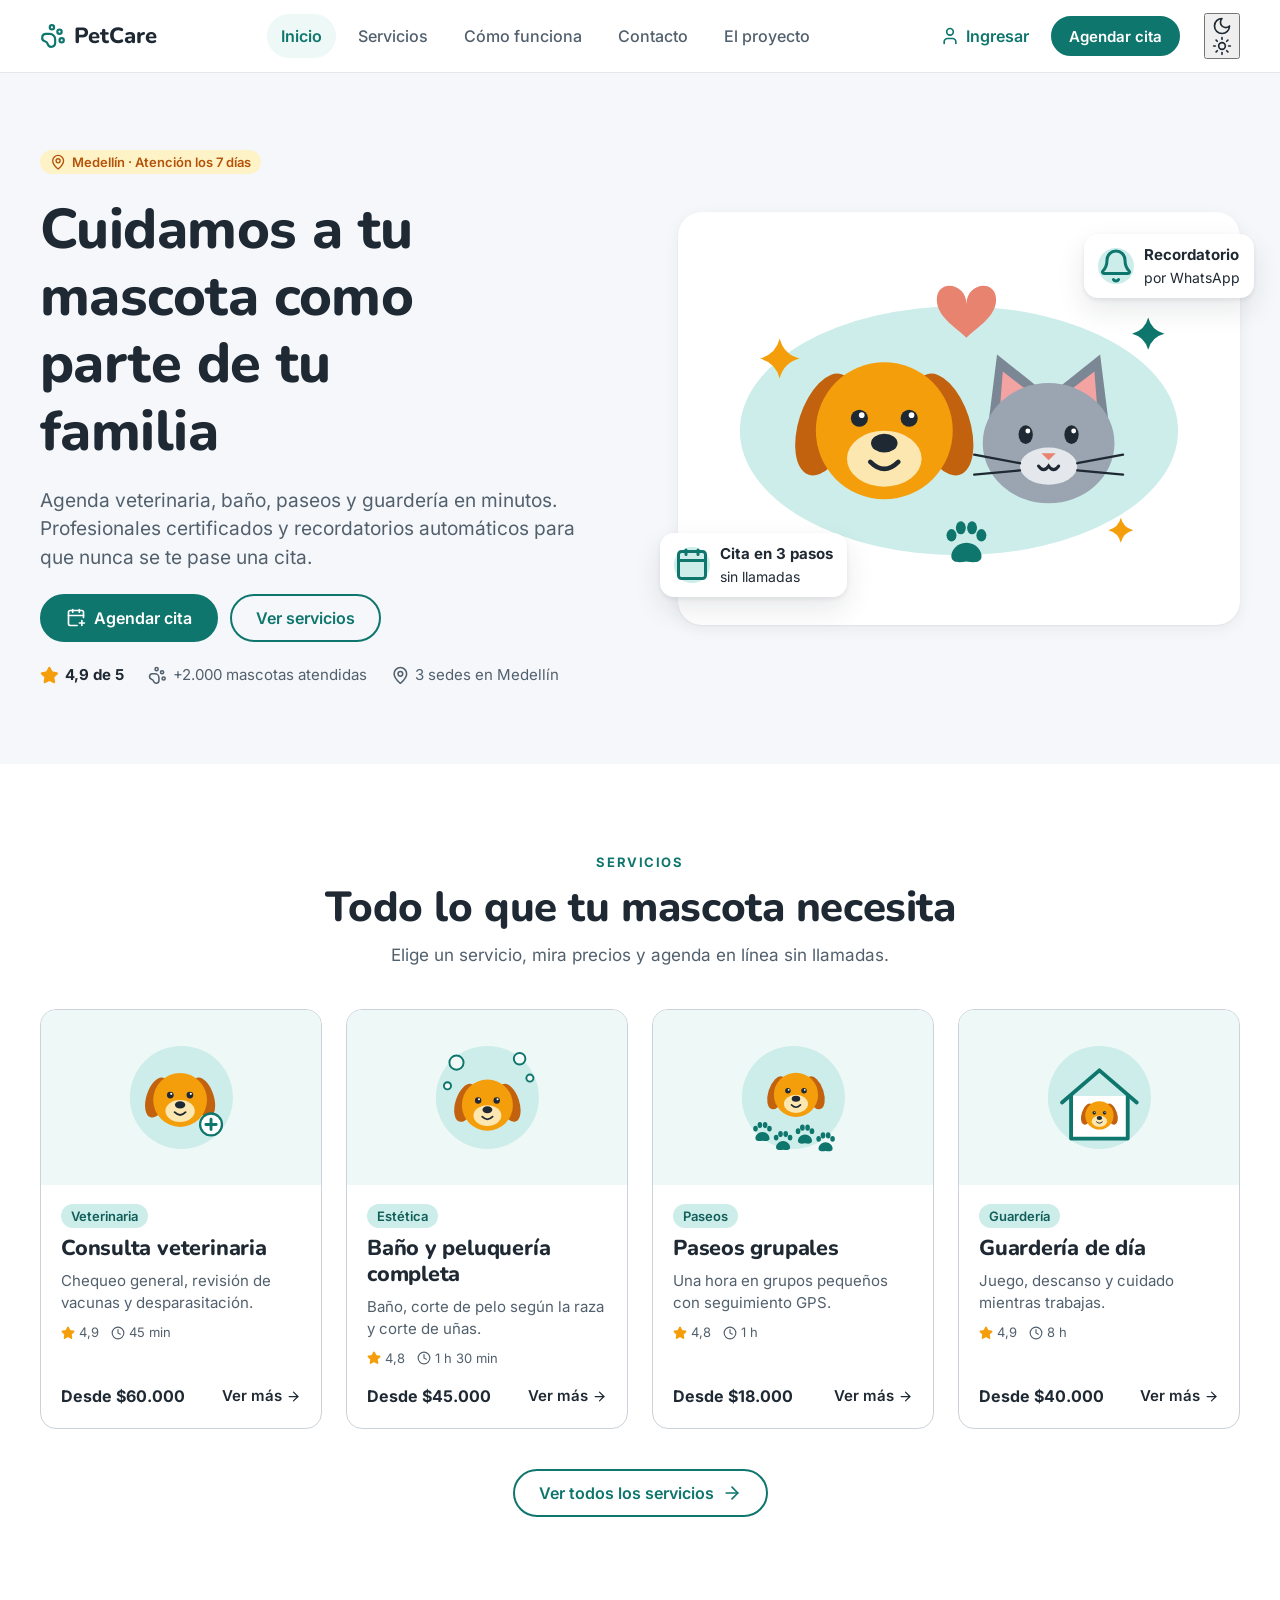
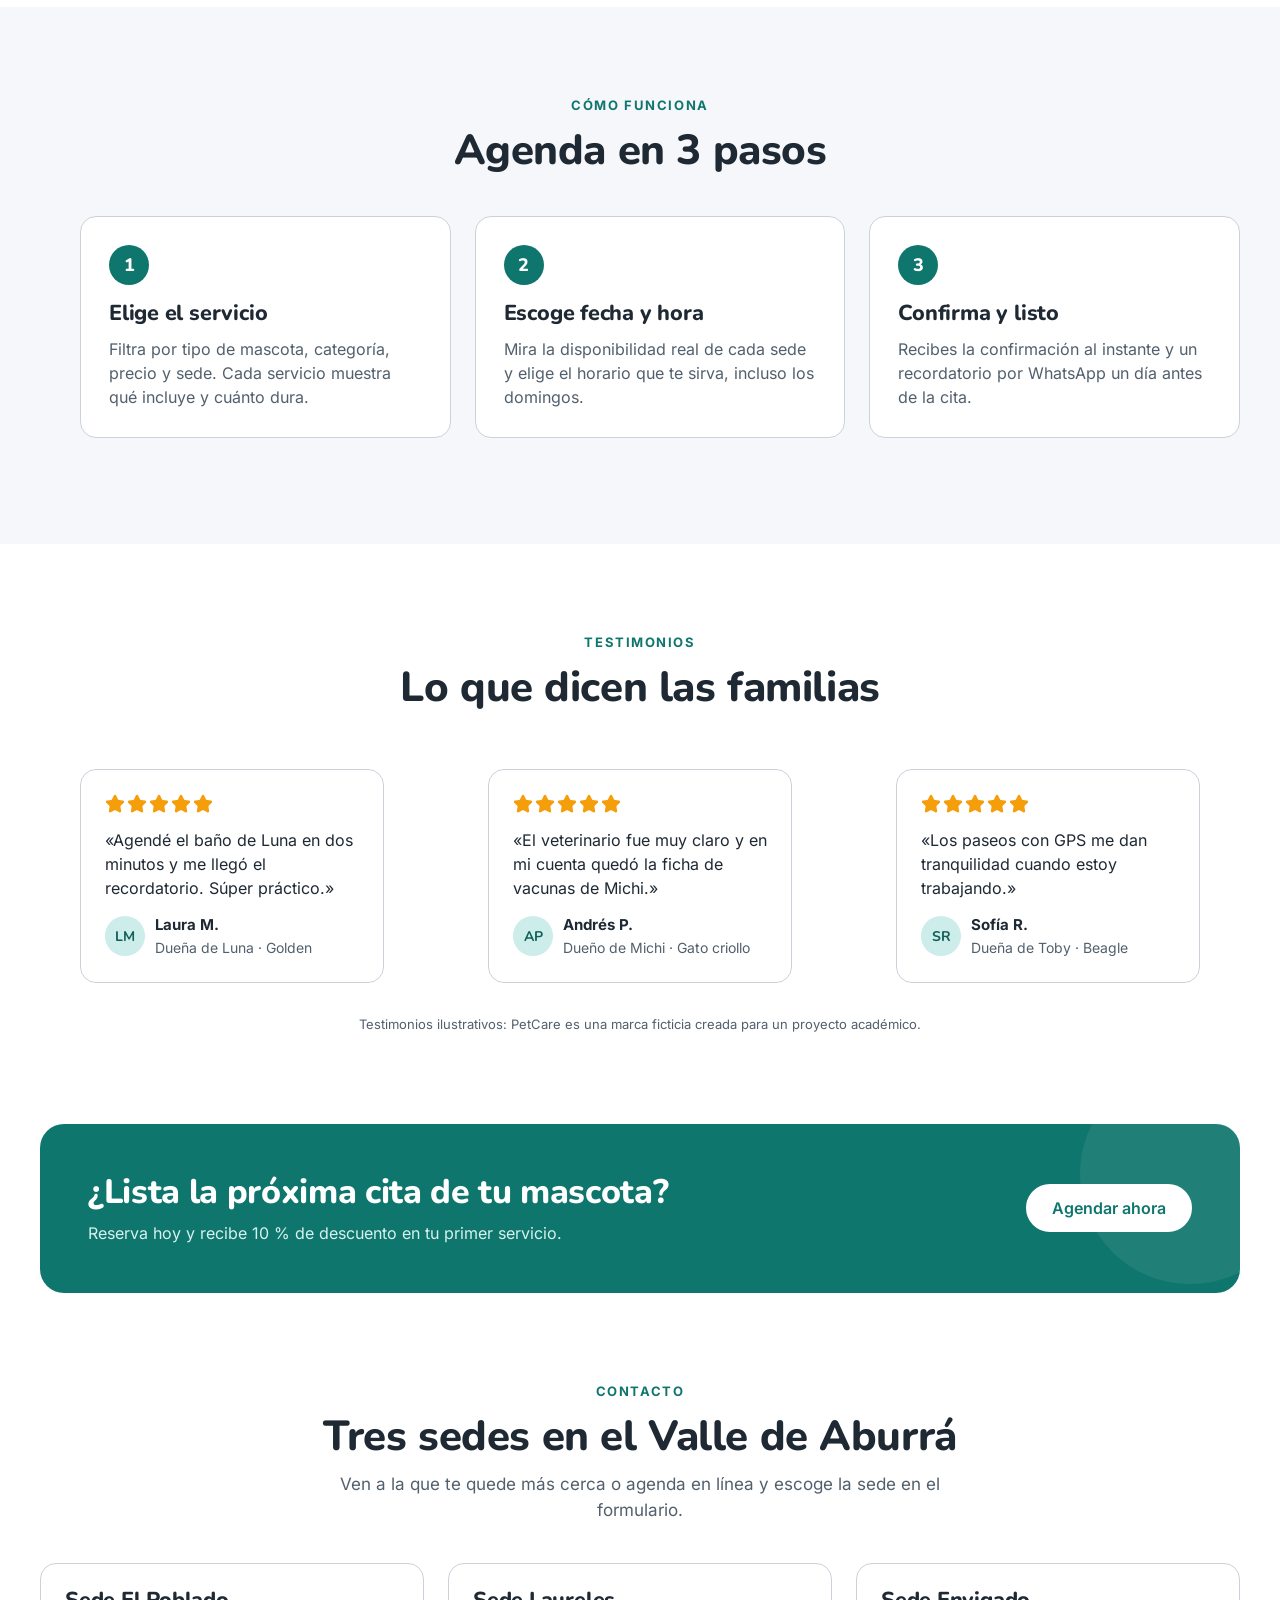
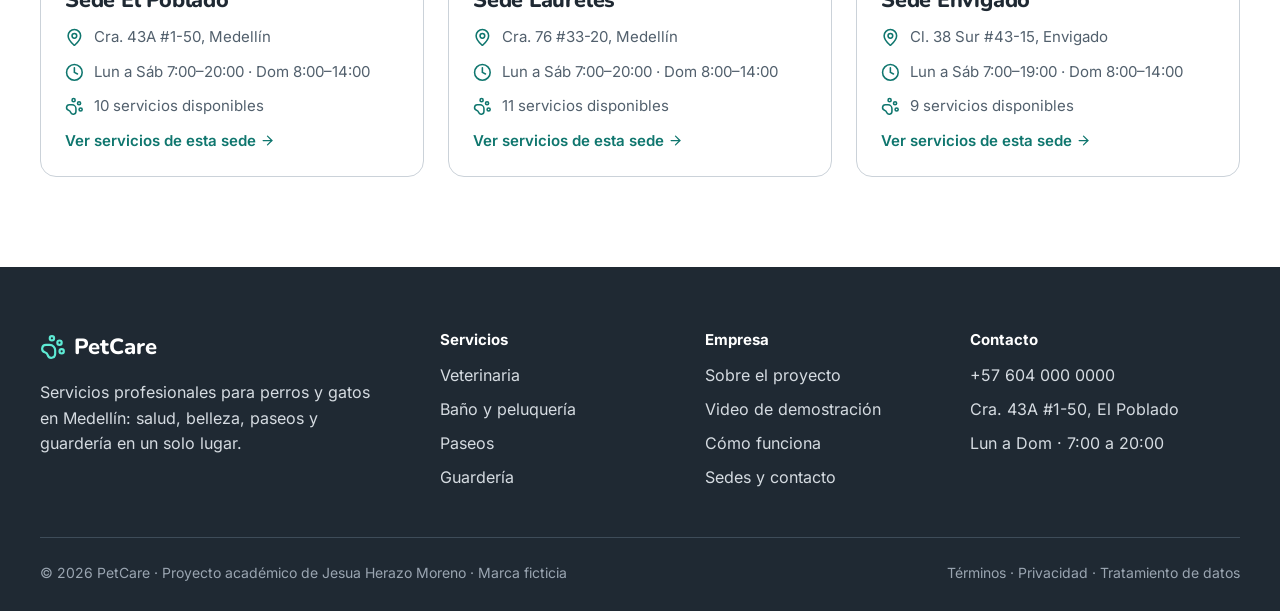
==== commit 73c2a88c: "HU-01: boton de tema en el encabezado y preferencia guardada sin parpadeo" ====
--- a/index.html
+++ b/index.html
@@ -7,6 +7,7 @@
   <meta name="description" content="Agenda en línea veterinaria, baño y peluquería, paseos, guardería y adiestramiento para tu perro o gato en Medellín. Tres sedes: El Poblado, Laureles y Envigado.">
   <meta name="robots" content="noindex, nofollow">
   <meta name="theme-color" content="#0F766E">
+  <script>/* HU-01: aplica el tema guardado antes de pintar */try{var t=localStorage.getItem('petcare:tema')||(matchMedia('(prefers-color-scheme: dark)').matches?'oscuro':'claro');document.documentElement.setAttribute('data-tema',t)}catch(e){}</script>
   <meta property="og:title" content="PetCare · Servicios para mascotas en Medellín">
   <meta property="og:description" content="Encuentra un servicio, mira su precio y agenda tu cita en menos de tres minutos.">
   <link rel="icon" href="assets/img/favicon.svg" type="image/svg+xml">
@@ -17,6 +18,7 @@
   <script src="assets/js/illustrations.js" defer></script>
   <script src="assets/js/data.js" defer></script>
   <script src="assets/js/store.js" defer></script>
+  <script src="assets/js/theme.js" defer></script>
   <script src="assets/js/components.js" defer></script>
   <script src="assets/js/pages/home.js" defer></script>
 </head>
